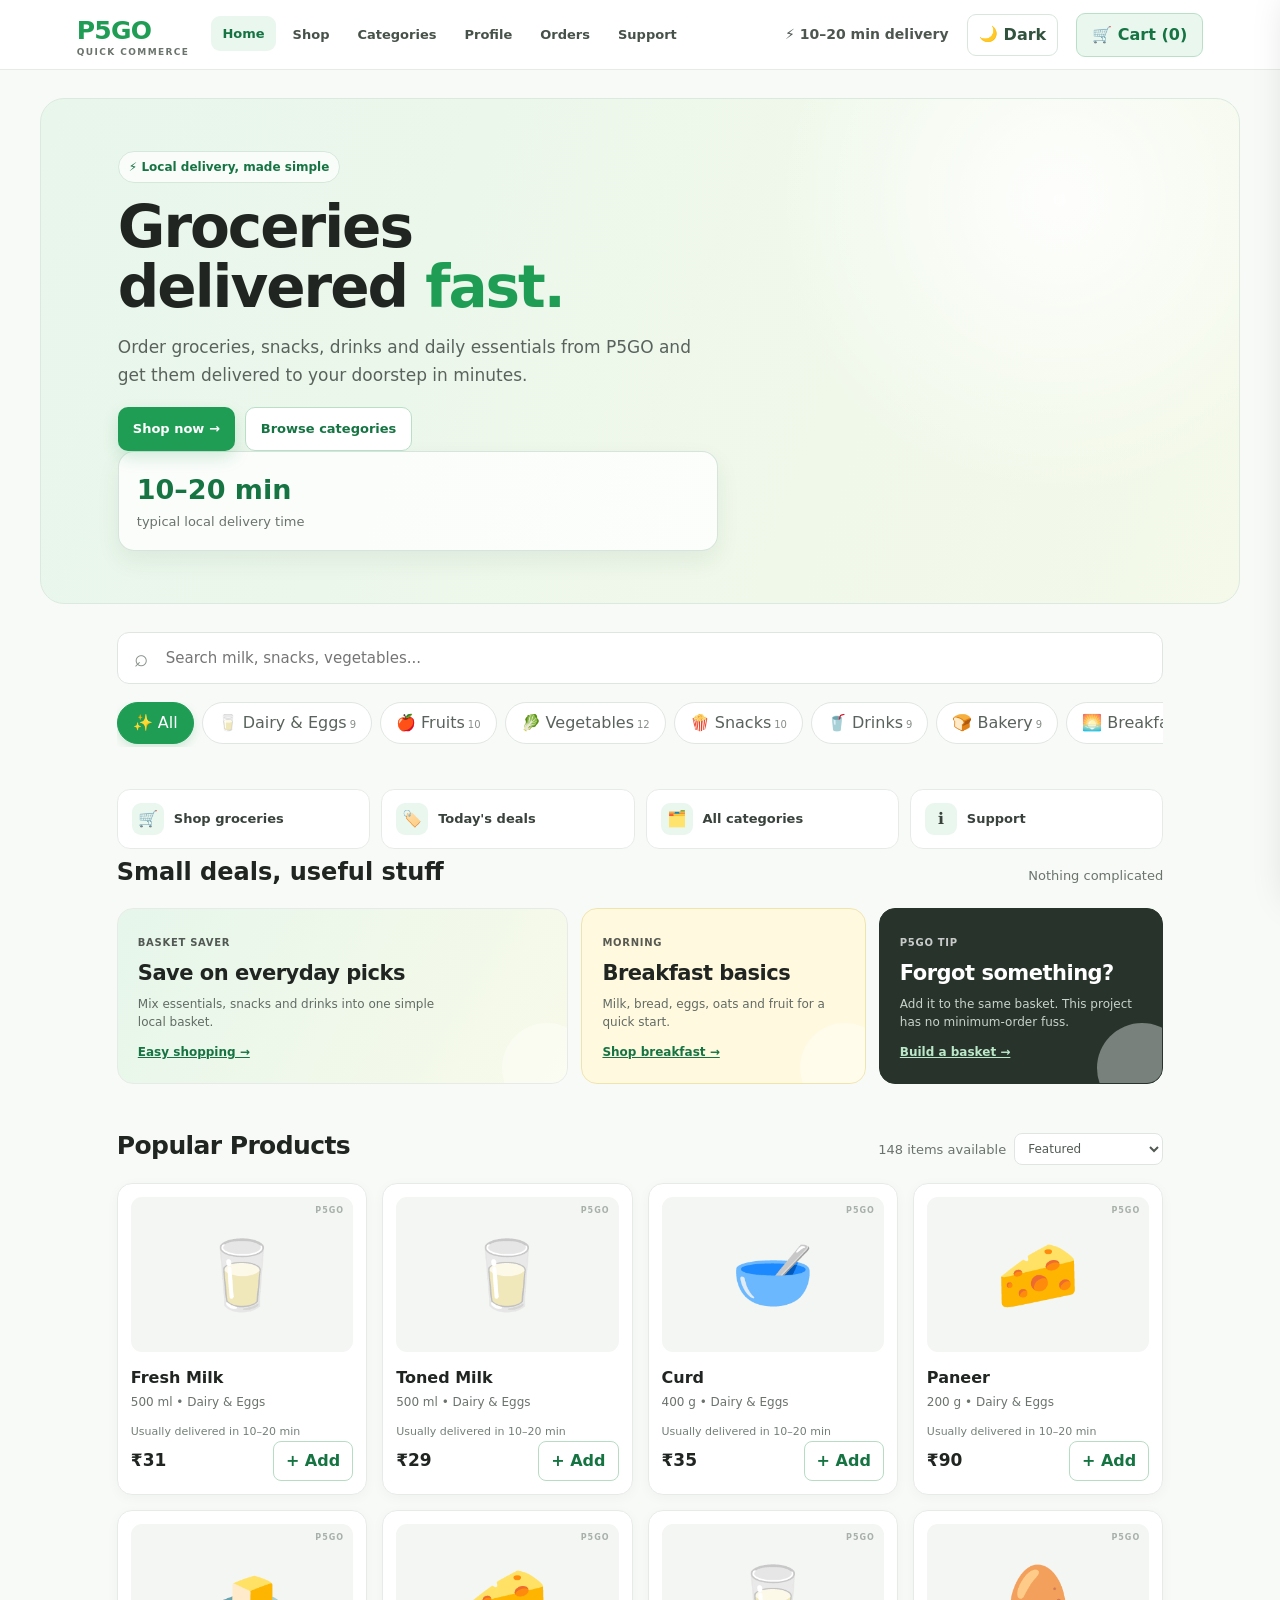
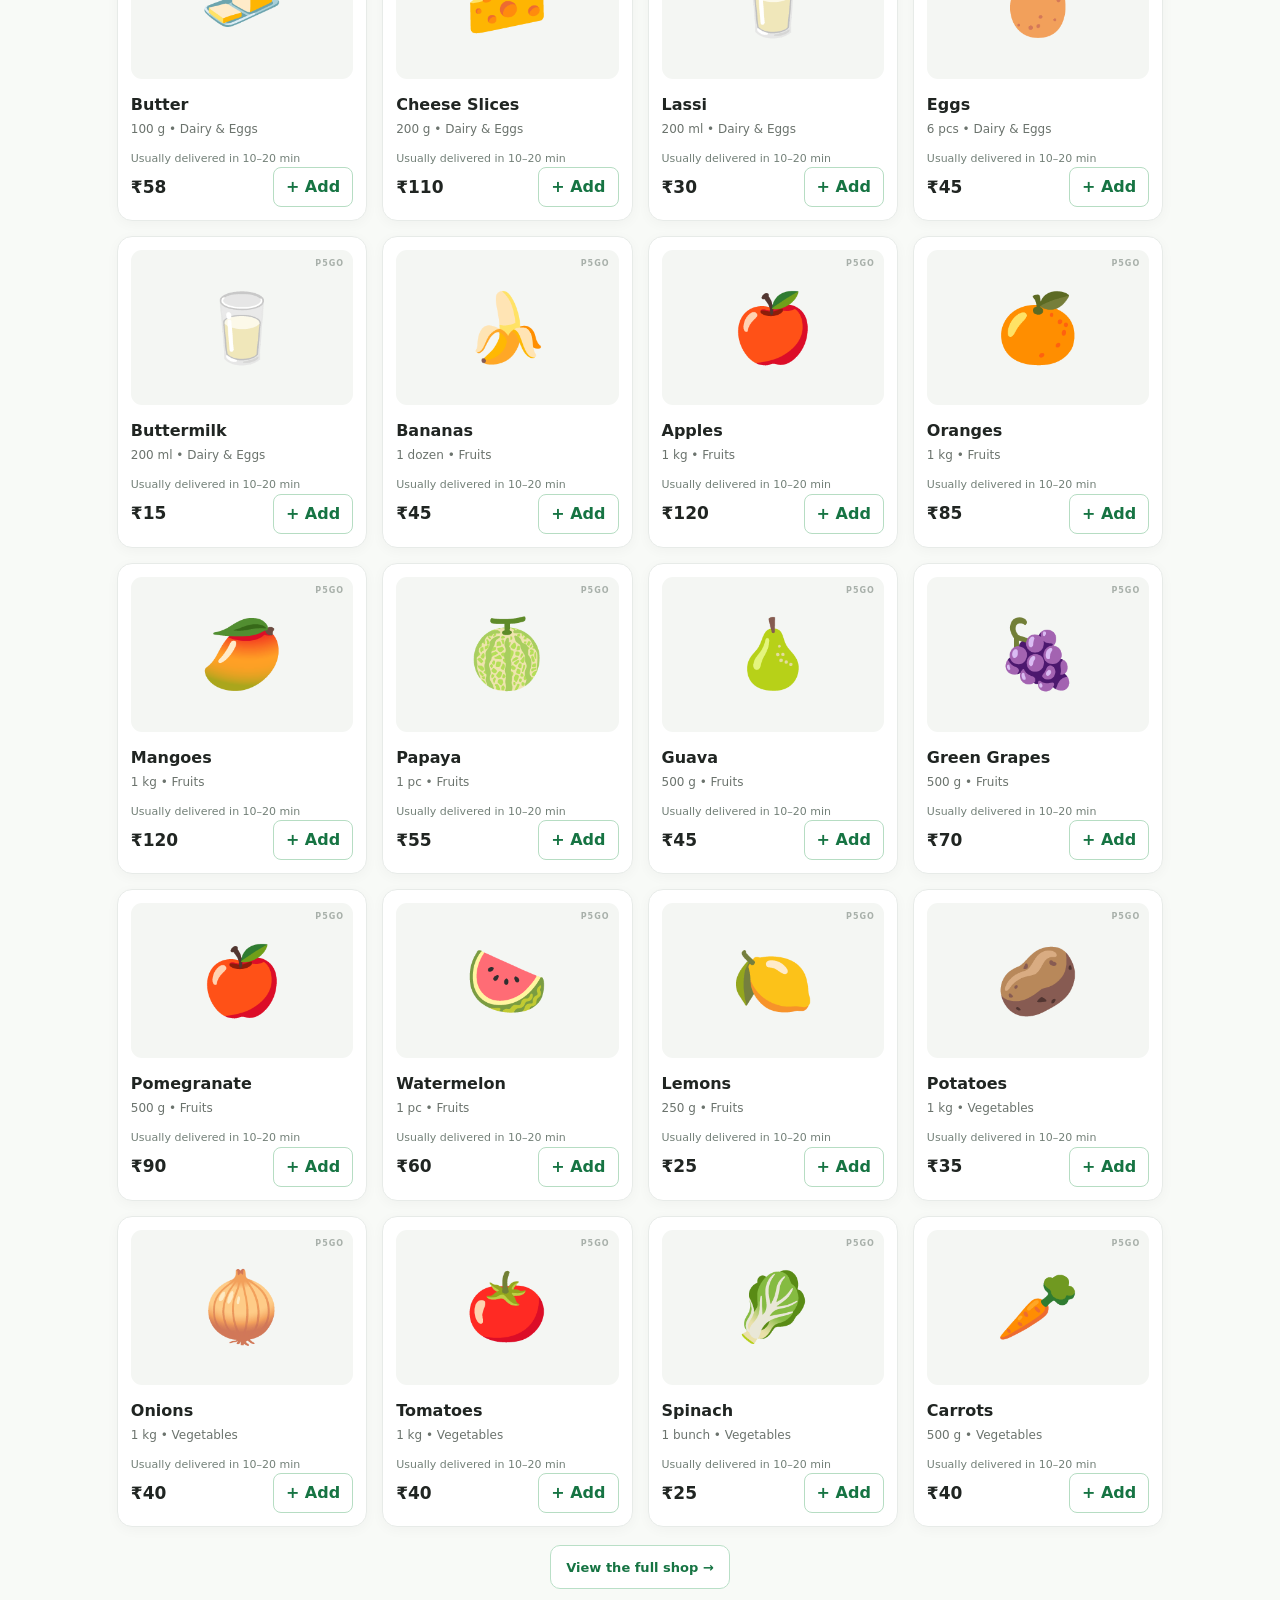
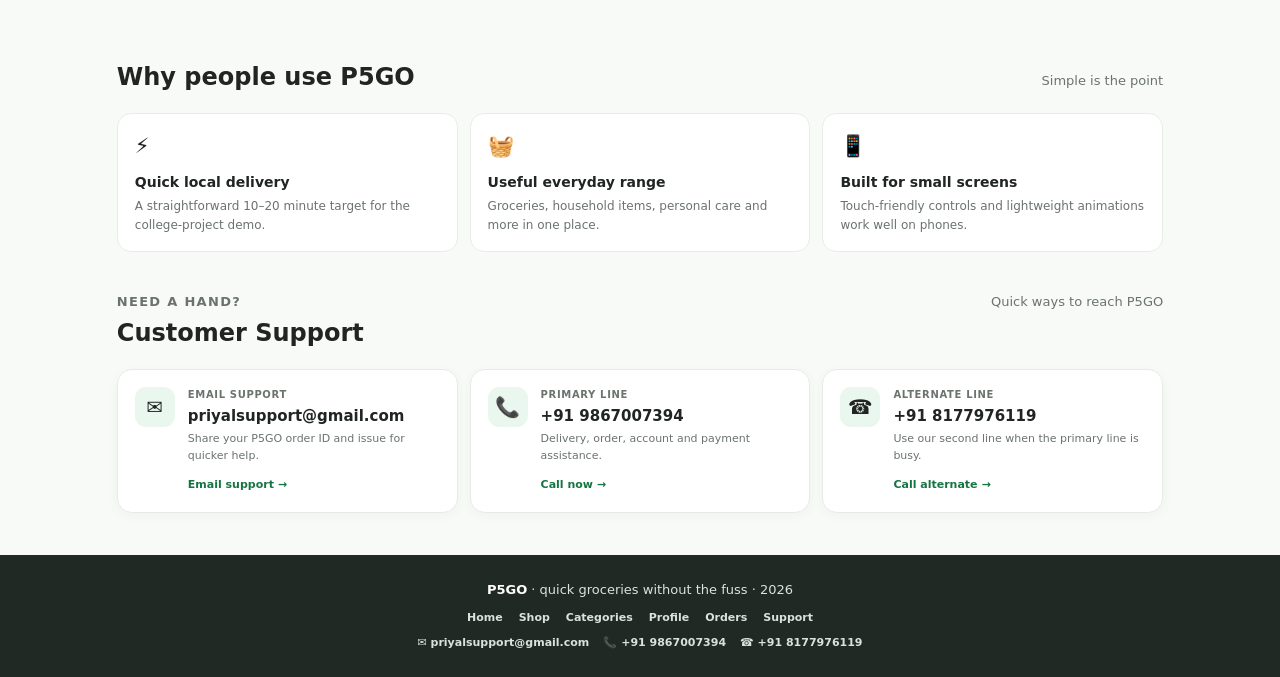
==== index.html @ b0c96ae0 "Add files via upload" ====
<!DOCTYPE html>

<html lang="en"><head><meta charset="utf-8"/><meta content="width=device-width, initial-scale=1.0, viewport-fit=cover" name="viewport"/><title>P5GO - Quick Commerce</title><link href="style.css" rel="stylesheet"/></head><body><header>
<a aria-label="P5GO home" class="header-brand" href="index.html">
<span class="logo">P5GO<small>QUICK COMMERCE</small></span>
</a>
<button aria-controls="mainNav" aria-label="Open navigation" class="nav-toggle" onclick="toggleNav()">☰</button>
<nav aria-label="Primary navigation" class="main-nav" id="mainNav">
<a class="active" href="index.html">Home</a><a class="" href="shop.html">Shop</a><a class="" href="categories.html">Categories</a><a class="" href="profile.html">Profile</a><a class="" href="orders.html">Orders</a><a class="" href="support.html">Support</a>
</nav>
<div class="header-right">
<span class="delivery-note">⚡ 10–20 min delivery</span>
<button aria-label="Toggle dark mode" class="theme-btn" id="themeToggle" onclick="toggleTheme()" title="Toggle dark mode"><span id="themeIcon">🌙</span><span class="theme-label">Dark</span></button>
<button class="cart-btn" onclick="toggleCart()">🛒 Cart (<span id="cartCount">0</span>)</button>
</div>
</header>
<main>
<section class="hero reveal">
<div class="hero-text">
<div class="eyebrow">⚡ Local delivery, made simple</div>
<h1>Groceries delivered <span>fast.</span></h1>
<p>Order groceries, snacks, drinks and daily essentials from P5GO and get them delivered to your doorstep in minutes.</p>
<div class="hero-actions"><a class="primary-link" href="shop.html">Shop now →</a><a class="outline-link" href="categories.html">Browse categories</a></div>
<div class="hero-stats"><strong>10–20 min</strong><span>typical local delivery time</span></div>
</div>
</section>
<section class="search-area reveal"><div class="search-wrap"><input id="searchInput" onkeyup="filterProducts()" placeholder="Search milk, snacks, vegetables..." type="text"/></div></section>
<section aria-label="Shop by category" class="category-wrap reveal"><div class="category-scroll" data-category-tabs=""></div></section>
<section aria-label="Store shortcuts" class="quick-links reveal">
<a class="quick-link" href="shop.html"><span class="ql-icon">🛒</span>Shop groceries</a>
<a class="quick-link" href="#deals"><span class="ql-icon">🏷️</span>Today's deals</a>
<a class="quick-link" href="categories.html"><span class="ql-icon">🗂️</span>All categories</a>
<a class="quick-link" href="support.html"><span class="ql-icon">ℹ️</span>Support</a>
</section>
<section class="deals-section reveal" id="deals">
<div class="section-heading"><h2>Small deals, useful stuff</h2><span>Nothing complicated</span></div>
<div class="deals-grid">
<article class="deal-card main-deal"><span class="deal-tag">Basket saver</span><h3>Save on everyday picks</h3><p>Mix essentials, snacks and drinks into one simple local basket.</p><a class="deal-action" href="shop.html">Easy shopping →</a></article>
<article class="deal-card soft-deal"><span class="deal-tag">Morning</span><h3>Breakfast basics</h3><p>Milk, bread, eggs, oats and fruit for a quick start.</p><a class="deal-action" href="shop.html?category=Breakfast">Shop breakfast →</a></article>
<article class="deal-card dark-deal"><span class="deal-tag">P5GO tip</span><h3>Forgot something?</h3><p>Add it to the same basket. This project has no minimum-order fuss.</p><a class="deal-action" href="shop.html">Build a basket →</a></article>
</div>
</section>
<section class="products-section reveal" id="products">
<div class="section-heading"><h2>Popular Products</h2><div class="section-tools"><span id="resultCount"></span><select class="sort-select" id="sortSelect" onchange="sortProducts()"><option value="default">Featured</option><option value="low">Price: Low to High</option><option value="high">Price: High to Low</option><option value="name">Name: A to Z</option></select></div></div>
<div class="products" data-home-limit="24" id="productContainer"></div>
<div style="text-align:center;margin-top:18px"><a class="outline-link" href="shop.html">View the full shop →</a></div>
</section>
<section class="why-section reveal" id="why-p5go">
<div class="section-heading"><h2>Why people use P5GO</h2><span>Simple is the point</span></div>
<div class="why-grid">
<article class="why-card"><div class="why-icon">⚡</div><h3>Quick local delivery</h3><p>A straightforward 10–20 minute target for the college-project demo.</p></article>
<article class="why-card"><div class="why-icon">🧺</div><h3>Useful everyday range</h3><p>Groceries, household items, personal care and more in one place.</p></article>
<article class="why-card"><div class="why-icon">📱</div><h3>Built for small screens</h3><p>Touch-friendly controls and lightweight animations work well on phones.</p></article>
</div>
</section>
<section class="support-section reveal" id="support">
<div class="section-heading"><div><span class="support-kicker">NEED A HAND?</span><h2>Customer Support</h2></div><span>Quick ways to reach P5GO</span></div>
<div class="support-grid">
<article class="support-card"><div class="support-icon">✉️</div><div class="support-copy"><span class="support-label">Email support</span><h3>priyalsupport@gmail.com</h3><p>Share your P5GO order ID and issue for quicker help.</p><a class="support-action" href="mailto:priyalsupport@gmail.com?subject=P5GO%20Support%20Request">Email support →</a></div></article>
<article class="support-card"><div class="support-icon">📞</div><div class="support-copy"><span class="support-label">Primary line</span><h3>+91 9867007394</h3><p>Delivery, order, account and payment assistance.</p><a class="support-action" href="tel:+919867007394">Call now →</a></div></article>
<article class="support-card"><div class="support-icon">☎️</div><div class="support-copy"><span class="support-label">Alternate line</span><h3>+91 8177976119</h3><p>Use our second line when the primary line is busy.</p><a class="support-action" href="tel:+918177976119">Call alternate →</a></div></article>
</div>
</section>
</main>
<footer id="footer">
<p><strong>P5GO</strong> · quick groceries without the fuss · <span id="currentYear">2026</span></p>
<div class="footer-nav"><a href="index.html">Home</a><a href="shop.html">Shop</a><a href="categories.html">Categories</a><a href="profile.html">Profile</a><a href="orders.html">Orders</a><a href="support.html">Support</a></div>
<div class="footer-support"><a href="mailto:priyalsupport@gmail.com">✉ priyalsupport@gmail.com</a><a href="tel:+919867007394">📞 +91 9867007394</a><a href="tel:+918177976119">☎ +91 8177976119</a></div>
</footer><div id="globalUi"></div><button aria-label="Back to top" class="top-btn" id="topBtn" onclick="scrollTop()">↑</button><script src="script.js"></script></body></html>
---- style.css ----
:root {
      --green: #1f9d55;
      --green-dark: #167443;
      --green-soft: #eaf7ef;
      --ink: #202522;
      --muted: #6b736d;
      --line: #e7ebe8;
      --paper: #fff;
      --cream: #f8faf7;
      --yellow: #fff4c7;
      --danger: #fff0ef;
      --shadow: 0 8px 24px rgba(28, 45, 34, .08);
    }

    * {
      box-sizing: border-box;
      margin: 0;
      padding: 0;
      font-family: Inter, system-ui, -apple-system, BlinkMacSystemFont, "Segoe UI", Arial, sans-serif;
    }

    body {
      background: var(--cream);
      color: var(--ink);
      line-height: 1.5;
    }

    button, input {
      font: inherit;
    }

    button {
      cursor: pointer;
    }

    header {
      height: 70px;
      padding: 0 6%;
      background: rgba(255,255,255,.96);
      border-bottom: 1px solid var(--line);
      display: flex;
      align-items: center;
      justify-content: space-between;
      position: sticky;
      top: 0;
      z-index: 100;
    }

    .logo {
      color: var(--green);
      font-size: 25px;
      letter-spacing: -.8px;
      font-weight: 850;
    }

    .logo small {
      display: block;
      color: var(--muted);
      font-size: 9px;
      letter-spacing: 1.4px;
      line-height: 1;
      margin-top: -2px;
      font-weight: 700;
    }

    .header-right {
      display: flex;
      align-items: center;
      gap: 18px;
    }

    .delivery-note {
      color: #4d5750;
      font-size: 14px;
      font-weight: 600;
    }

    .cart-btn {
      border: 1px solid #b9dfc7;
      background: var(--green-soft);
      color: var(--green-dark);
      padding: 9px 15px;
      border-radius: 9px;
      font-weight: 750;
      transition: .2s ease;
    }

    .cart-btn:hover {
      background: #dff2e6;
      transform: translateY(-1px);
    }

    .hero {
      max-width: 1200px;
      margin: 28px auto 0;
      padding: 52px 6%;
      min-height: 300px;
      background:
        radial-gradient(circle at 85% 20%, rgba(255,255,255,.9), transparent 27%),
        linear-gradient(110deg, #e8f6ec 0%, #f4f9e9 100%);
      border: 1px solid #dce9df;
      border-radius: 24px;
      display: flex;
      align-items: center;
      justify-content: space-between;
      gap: 35px;
      overflow: hidden;
    }

    .hero-text {
      max-width: 650px;
    }

    .eyebrow {
      display: inline-flex;
      align-items: center;
      gap: 7px;
      color: var(--green-dark);
      background: rgba(255,255,255,.72);
      border: 1px solid #d5e9da;
      padding: 6px 10px;
      border-radius: 999px;
      font-size: 12px;
      font-weight: 800;
      margin-bottom: 14px;
    }

    .hero h1 {
      font-size: clamp(36px, 5vw, 58px);
      letter-spacing: -2px;
      line-height: 1.04;
      margin-bottom: 15px;
      max-width: 600px;
    }

    .hero h1 span {
      color: var(--green);
    }

    .hero p {
      max-width: 580px;
      color: #59625c;
      font-size: 17px;
      line-height: 1.65;
    }

    .hero-stats {
      min-width: 190px;
      padding: 18px;
      background: rgba(255,255,255,.78);
      border: 1px solid rgba(210,226,215,.9);
      border-radius: 16px;
      box-shadow: 0 10px 25px rgba(31, 77, 48, .07);
    }

    .hero-stats strong {
      display: block;
      font-size: 27px;
      color: var(--green-dark);
    }

    .hero-stats span {
      display: block;
      color: var(--muted);
      font-size: 13px;
      margin-top: 2px;
    }

    .search-area {
      max-width: 1200px;
      margin: 0 auto;
      padding: 28px 6% 10px;
    }

    .search-wrap {
      position: relative;
    }

    .search-wrap::before {
      content: "⌕";
      position: absolute;
      left: 17px;
      top: 50%;
      transform: translateY(-51%);
      color: #89918b;
      font-size: 24px;
      pointer-events: none;
    }

    .search-area input {
      width: 100%;
      padding: 14px 18px 14px 48px;
      border: 1px solid #dfe5e1;
      border-radius: 12px;
      background: #fff;
      color: var(--ink);
      font-size: 15px;
      outline: none;
      transition: .2s;
    }

    .search-area input:focus {
      border-color: #8bcaa0;
      box-shadow: 0 0 0 3px rgba(31,157,85,.08);
    }

    .categories {
      max-width: 1200px;
      margin: 0 auto;
      padding: 9px 6% 25px;
      display: flex;
      gap: 9px;
      overflow-x: auto;
      scrollbar-width: thin;
    }

    .category-btn {
      border: 1px solid #e0e6e2;
      background: #fff;
      color: #59625c;
      border-radius: 999px;
      padding: 8px 15px;
      white-space: nowrap;
      transition: .2s;
    }

    .category-btn:hover {
      border-color: #a9d5b7;
      color: var(--green-dark);
    }

    .category-btn.active {
      background: var(--green);
      color: #fff;
      border-color: var(--green);
      box-shadow: 0 4px 10px rgba(31,157,85,.18);
    }

    .products-section {
      max-width: 1200px;
      margin: 0 auto;
      padding: 8px 6% 65px;
    }

    .section-heading {
      display: flex;
      align-items: baseline;
      justify-content: space-between;
      margin-bottom: 18px;
    }

    .products-section h2 {
      font-size: 25px;
      letter-spacing: -.6px;
    }

    .section-heading span {
      color: var(--muted);
      font-size: 13px;
    }

    .products {
      display: grid;
      grid-template-columns: repeat(auto-fit, minmax(215px, 1fr));
      gap: 15px;
    }

    .product-card {
      background: var(--paper);
      border: 1px solid var(--line);
      border-radius: 15px;
      padding: 13px;
      box-shadow: 0 3px 13px rgba(25,40,30,.035);
      transition: transform .18s ease, box-shadow .18s ease;
    }

    .product-card:hover {
      transform: translateY(-3px);
      box-shadow: var(--shadow);
    }

    .product-image {
      height: 155px;
      background: #f4f6f3;
      border-radius: 11px;
      display: flex;
      align-items: center;
      justify-content: center;
      font-size: 67px;
      margin-bottom: 14px;
      position: relative;
    }

    .product-image::after {
      content: "P5GO";
      position: absolute;
      right: 9px;
      top: 8px;
      color: #a8b0aa;
      font-size: 8px;
      font-weight: 800;
      letter-spacing: 1px;
    }

    .product-card h3 {
      font-size: 16px;
      margin-bottom: 3px;
    }

    .product-card p {
      color: var(--muted);
      font-size: 12px;
      margin-bottom: 13px;
    }

    .product-bottom {
      display: flex;
      justify-content: space-between;
      align-items: center;
    }

    .price {
      font-size: 17px;
      font-weight: 800;
    }

    .add-btn {
      background: #fff;
      color: var(--green-dark);
      border: 1px solid #b6ddc3;
      padding: 7px 12px;
      border-radius: 8px;
      font-weight: 800;
      transition: .18s;
    }

    .add-btn:hover {
      background: var(--green);
      border-color: var(--green);
      color: #fff;
    }

    .cart-overlay {
      position: fixed;
      inset: 0;
      background: rgba(15, 25, 19, .24);
      opacity: 0;
      pointer-events: none;
      transition: .25s;
      z-index: 450;
    }

    .cart-overlay.open {
      opacity: 1;
      pointer-events: auto;
    }

    .cart-panel {
      position: fixed;
      top: 0;
      right: -430px;
      width: 410px;
      max-width: 94vw;
      height: 100vh;
      background: #fff;
      z-index: 500;
      padding: 23px;
      box-shadow: -12px 0 35px rgba(0,0,0,.13);
      transition: .28s ease;
      overflow-y: auto;
    }

    .cart-panel.open {
      right: 0;
    }

    .cart-header {
      display: flex;
      justify-content: space-between;
      align-items: center;
      padding-bottom: 17px;
      border-bottom: 1px solid var(--line);
      margin-bottom: 10px;
    }

    .cart-header h2 {
      font-size: 21px;
    }

    .close-btn {
      border: 1px solid var(--line);
      background: #f6f7f6;
      color: #4d554f;
      width: 34px;
      height: 34px;
      border-radius: 9px;
    }

    #cartItems > p {
      color: var(--muted);
      text-align: center;
      padding: 50px 10px;
      font-size: 14px;
    }

    .cart-item {
      border-bottom: 1px solid #edf0ed;
      padding: 14px 0;
      display: flex;
      justify-content: space-between;
      align-items: center;
      gap: 10px;
    }

    .cart-item-info strong {
      display: block;
      font-size: 14px;
      margin-bottom: 2px;
    }

    .cart-item-info span {
      color: var(--muted);
      font-size: 12px;
    }

    .remove-btn {
      border: 0;
      background: var(--danger);
      color: #b54c45;
      padding: 6px 9px;
      border-radius: 7px;
      font-size: 11px;
      font-weight: 700;
    }

    .cart-summary {
      margin-top: 22px;
      padding-top: 16px;
      border-top: 1px solid var(--line);
    }

    .cart-total {
      display: flex;
      justify-content: space-between;
      font-size: 19px;
      font-weight: 850;
    }

    .checkout-btn {
      margin-top: 14px;
      width: 100%;
      padding: 13px;
      border: none;
      background: var(--green);
      color: #fff;
      border-radius: 9px;
      font-size: 15px;
      font-weight: 800;
      transition: .18s;
    }

    .checkout-btn:hover {
      background: var(--green-dark);
    }

    footer {
      background: #202923;
      color: #dbe2dc;
      text-align: center;
      padding: 25px 15px;
      font-size: 13px;
    }

    footer strong {
      color: #fff;
    }

    .empty-results {
      grid-column: 1 / -1;
      padding: 50px 15px;
      text-align: center;
      background: #fff;
      border: 1px dashed #d9e0db;
      border-radius: 14px;
      color: var(--muted);
    }

    @media (max-width: 720px) {
      header {
        padding: 0 18px;
      }

      .delivery-note {
        display: none;
      }

      .hero {
        margin: 14px 12px 0;
        padding: 35px 23px;
        border-radius: 18px;
      }

      .hero-stats {
        display: none;
      }

      .hero h1 {
        letter-spacing: -1.3px;
      }

      .search-area,
      .categories,
      .products-section {
        padding-left: 18px;
        padding-right: 18px;
      }

      .products {
        grid-template-columns: repeat(2, minmax(0, 1fr));
        gap: 10px;
      }

      .product-card {
        padding: 10px;
      }

      .product-image {
        height: 120px;
        font-size: 54px;
      }

      .section-heading span {
        display: none;
      }
    }

    @media (max-width: 390px) {
      .products {
        grid-template-columns: 1fr;
      }
    }

    /* Expanded storefront sections */
    .quick-links {
      max-width: 1200px;
      margin: 22px auto 0;
      padding: 0 6%;
      display: grid;
      grid-template-columns: repeat(4, 1fr);
      gap: 11px;
    }

    .quick-link {
      background: #fff;
      border: 1px solid var(--line);
      border-radius: 13px;
      padding: 13px 14px;
      display: flex;
      align-items: center;
      gap: 10px;
      color: #39423c;
      text-decoration: none;
      font-size: 13px;
      font-weight: 700;
      transition: .18s;
    }

    .quick-link:hover {
      transform: translateY(-2px);
      border-color: #b8ddc4;
      box-shadow: 0 6px 16px rgba(25,40,30,.06);
    }

    .quick-link .ql-icon {
      width: 32px;
      height: 32px;
      border-radius: 9px;
      background: var(--green-soft);
      display: grid;
      place-items: center;
      font-size: 16px;
      flex: 0 0 auto;
    }

    .deals-section,
    .why-section {
      max-width: 1200px;
      margin: 0 auto;
      padding: 5px 6% 35px;
    }

    .deals-grid {
      display: grid;
      grid-template-columns: 1.35fr .85fr .85fr;
      gap: 13px;
    }

    .deal-card {
      min-height: 150px;
      border-radius: 16px;
      padding: 20px;
      border: 1px solid var(--line);
      position: relative;
      overflow: hidden;
    }

    .deal-card.main-deal {
      background: linear-gradient(120deg, #e6f6eb, #f8fae9);
    }

    .deal-card.soft-deal {
      background: #fff9df;
      border-color: #f0e4ae;
    }

    .deal-card.dark-deal {
      background: #27332b;
      color: #fff;
      border-color: #27332b;
    }

    .deal-card::after {
      content: "";
      position: absolute;
      width: 90px;
      height: 90px;
      border-radius: 50%;
      right: -25px;
      bottom: -30px;
      background: rgba(255,255,255,.38);
    }

    .deal-tag {
      display: inline-block;
      font-size: 10px;
      font-weight: 850;
      letter-spacing: .7px;
      text-transform: uppercase;
      margin-bottom: 8px;
      opacity: .75;
    }

    .deal-card h3 {
      font-size: 21px;
      letter-spacing: -.5px;
      margin-bottom: 5px;
    }

    .deal-card p {
      font-size: 12px;
      color: #626b64;
      max-width: 320px;
    }

    .dark-deal p {
      color: #c8d3cb;
    }

    .deal-action {
      display: inline-block;
      margin-top: 12px;
      color: var(--green-dark);
      font-size: 12px;
      font-weight: 850;
    }

    .dark-deal .deal-action {
      color: #bce8ca;
    }

    .section-tools {
      display: flex;
      align-items: center;
      gap: 8px;
    }

    .sort-select {
      border: 1px solid #dfe5e1;
      background: #fff;
      border-radius: 8px;
      padding: 7px 9px;
      color: #505952;
      font-size: 12px;
      outline: none;
    }

    .stock-note {
      color: #738078;
      font-size: 11px;
      margin-top: 4px;
    }

    .why-grid {
      display: grid;
      grid-template-columns: repeat(3, 1fr);
      gap: 12px;
    }

    .why-card {
      background: #fff;
      border: 1px solid var(--line);
      border-radius: 14px;
      padding: 17px;
    }

    .why-card .why-icon {
      font-size: 21px;
      margin-bottom: 9px;
    }

    .why-card h3 {
      font-size: 14px;
      margin-bottom: 4px;
    }

    .why-card p {
      color: var(--muted);
      font-size: 12px;
      line-height: 1.55;
    }

    .quantity-control {
      display: inline-flex;
      align-items: center;
      border: 1px solid #dce3de;
      border-radius: 8px;
      overflow: hidden;
      background: #fff;
    }

    .quantity-control button {
      width: 27px;
      height: 27px;
      border: 0;
      background: #f5f7f5;
      color: #4d584f;
      font-weight: 800;
    }

    .quantity-control span {
      width: 27px;
      text-align: center;
      font-size: 12px;
      font-weight: 800;
    }

    .cart-item-actions {
      display: flex;
      align-items: center;
      gap: 8px;
    }

    .delivery-box {
      margin-top: 17px;
      padding: 12px;
      border-radius: 10px;
      background: #f5faf6;
      border: 1px solid #dcece0;
      color: #536059;
      font-size: 12px;
    }

    .checkout-modal {
      position: fixed;
      inset: 0;
      z-index: 700;
      display: none;
      align-items: center;
      justify-content: center;
      padding: 20px;
      background: rgba(17, 25, 20, .48);
    }

    .checkout-modal.open {
      display: flex;
    }

    .checkout-box {
      width: min(460px, 100%);
      max-height: 90vh;
      overflow-y: auto;
      background: #fff;
      border-radius: 18px;
      padding: 23px;
      box-shadow: 0 20px 60px rgba(0,0,0,.2);
    }

    .checkout-box h2 {
      font-size: 22px;
      margin-bottom: 4px;
    }

    .checkout-subtitle {
      color: var(--muted);
      font-size: 12px;
      margin-bottom: 19px;
    }

    .checkout-form {
      display: grid;
      gap: 12px;
    }

    .checkout-form label {
      color: #515a54;
      font-size: 11px;
      font-weight: 800;
      margin-bottom: -7px;
    }

    .checkout-form input,
    .checkout-form select {
      width: 100%;
      border: 1px solid #dfe5e1;
      border-radius: 9px;
      padding: 10px 11px;
      outline: none;
      background: #fff;
      color: #252c28;
      font-size: 13px;
    }

    .checkout-form input:focus,
    .checkout-form select:focus {
      border-color: #8bcaa0;
      box-shadow: 0 0 0 3px rgba(31,157,85,.07);
    }

    .checkout-row {
      display: grid;
      grid-template-columns: 1fr 1fr;
      gap: 10px;
    }

    .modal-actions {
      display: flex;
      gap: 9px;
      margin-top: 17px;
    }

    .secondary-btn {
      flex: 1;
      border: 1px solid #dfe5e1;
      background: #f6f8f6;
      color: #4e5751;
      border-radius: 9px;
      padding: 12px;
      font-weight: 750;
    }

    .primary-btn {
      flex: 1.4;
      border: 0;
      background: var(--green);
      color: #fff;
      border-radius: 9px;
      padding: 12px;
      font-weight: 800;
    }

    .toast {
      position: fixed;
      left: 50%;
      bottom: 22px;
      z-index: 900;
      transform: translate(-50%, 20px);
      opacity: 0;
      pointer-events: none;
      background: #202923;
      color: #fff;
      padding: 10px 15px;
      border-radius: 9px;
      font-size: 12px;
      box-shadow: 0 9px 25px rgba(0,0,0,.18);
      transition: .25s;
    }

    .toast.show {
      opacity: 1;
      transform: translate(-50%, 0);
    }

    .order-success {
      text-align: center;
      padding: 17px 4px 8px;
    }

    .order-success .success-icon {
      width: 54px;
      height: 54px;
      display: grid;
      place-items: center;
      margin: 0 auto 12px;
      border-radius: 50%;
      background: var(--green-soft);
      color: var(--green-dark);
      font-size: 25px;
    }

    .order-success h3 {
      margin-bottom: 5px;
    }

    .order-success p {
      color: var(--muted);
      font-size: 12px;
    }

    @media (max-width: 820px) {
      .quick-links {
        grid-template-columns: repeat(2, 1fr);
      }

      .deals-grid {
        grid-template-columns: 1fr 1fr;
      }

      .deal-card.main-deal {
        grid-column: 1 / -1;
      }
    }

    @media (max-width: 720px) {
      .quick-links,
      .deals-section,
      .why-section {
        padding-left: 18px;
        padding-right: 18px;
      }

      .deals-grid,
      .why-grid {
        grid-template-columns: 1fr;
      }

      .deal-card.main-deal {
        grid-column: auto;
      }

      .section-tools {
        flex-direction: column;
        align-items: flex-end;
      }
    }

    /* Mobile-first finishing touches */
    html {
      scroll-behavior: smooth;
      -webkit-text-size-adjust: 100%;
    }

    body {
      overflow-x: hidden;
    }

    .product-card,
    .quick-link,
    .deal-card,
    button,
    select,
    input {
      -webkit-tap-highlight-color: transparent;
    }

    @media (max-width: 600px) {
      header {
        height: 62px;
        padding: 0 14px;
      }

      .logo {
        font-size: 22px;
      }

      .logo small {
        font-size: 7px;
        letter-spacing: 1.1px;
      }

      .header-right {
        gap: 7px;
      }

      .cart-btn {
        min-height: 40px;
        padding: 8px 12px;
        font-size: 13px;
      }

      .hero {
        min-height: 0;
        margin: 10px 10px 0;
        padding: 29px 20px 31px;
        border-radius: 17px;
      }

      .eyebrow {
        font-size: 10px;
        padding: 5px 8px;
        margin-bottom: 11px;
      }

      .hero h1 {
        font-size: 34px;
        line-height: 1.07;
        letter-spacing: -1.4px;
        margin-bottom: 11px;
      }

      .hero p {
        font-size: 14px;
        line-height: 1.55;
      }

      .search-area {
        padding: 18px 14px 8px;
      }

      .search-area input {
        min-height: 47px;
        font-size: 14px;
        border-radius: 11px;
      }

      .categories {
        padding: 8px 14px 17px;
        gap: 7px;
        overscroll-behavior-x: contain;
      }

      .category-btn {
        min-height: 38px;
        padding: 7px 13px;
        font-size: 12px;
      }

      .quick-links {
        margin-top: 4px;
        padding: 0 14px;
        gap: 8px;
      }

      .quick-link {
        min-height: 55px;
        padding: 9px 10px;
        font-size: 11px;
        gap: 7px;
      }

      .quick-link .ql-icon {
        width: 29px;
        height: 29px;
        font-size: 14px;
      }

      .deals-section,
      .why-section {
        padding: 26px 14px 25px;
      }

      .deals-section .section-heading,
      .why-section .section-heading {
        margin-bottom: 13px;
      }

      .section-heading {
        gap: 10px;
      }

      .section-heading h2 {
        font-size: 20px;
      }

      .section-heading > span {
        font-size: 11px;
      }

      .deal-card {
        min-height: 135px;
        padding: 17px;
        border-radius: 14px;
      }

      .deal-card h3 {
        font-size: 18px;
      }

      .deal-card p {
        font-size: 11px;
      }

      .products-section {
        padding: 7px 14px 45px;
      }

      .products-section .section-heading {
        align-items: flex-end;
        margin-bottom: 13px;
      }

      .section-tools {
        flex-direction: row;
        gap: 5px;
      }

      .section-tools > span {
        display: none;
      }

      .sort-select {
        min-height: 35px;
        font-size: 11px;
        padding: 6px 7px;
      }

      .products {
        grid-template-columns: repeat(2, minmax(0, 1fr));
        gap: 9px;
      }

      .product-card {
        min-width: 0;
        padding: 9px;
        border-radius: 13px;
      }

      .product-image {
        height: 112px;
        margin-bottom: 10px;
        font-size: 50px;
        border-radius: 9px;
      }

      .product-image::after {
        right: 6px;
        top: 5px;
        font-size: 6px;
      }

      .product-card h3 {
        font-size: 14px;
        white-space: nowrap;
        overflow: hidden;
        text-overflow: ellipsis;
      }

      .product-card p {
        font-size: 10px;
        margin-bottom: 3px;
      }

      .stock-note {
        font-size: 9px;
        line-height: 1.25;
      }

      .product-bottom {
        gap: 5px;
        margin-top: 9px;
      }

      .price {
        font-size: 15px;
      }

      .add-btn {
        min-height: 34px;
        padding: 6px 9px;
        font-size: 11px;
      }

      .why-grid {
        gap: 9px;
      }

      .why-card {
        padding: 14px;
      }

      .why-card .why-icon {
        font-size: 18px;
        margin-bottom: 6px;
      }

      .why-card h3 {
        font-size: 13px;
      }

      .why-card p {
        font-size: 11px;
      }

      .cart-panel {
        width: 100%;
        max-width: 100%;
        right: -100%;
        padding: 18px 15px;
      }

      .cart-panel.open {
        right: 0;
      }

      .cart-header {
        margin-bottom: 3px;
        padding-bottom: 13px;
      }

      .cart-header h2 {
        font-size: 19px;
      }

      .cart-item {
        padding: 13px 0;
      }

      .cart-item-info {
        min-width: 0;
        flex: 1;
      }

      .cart-item-info strong {
        font-size: 13px;
        white-space: nowrap;
        overflow: hidden;
        text-overflow: ellipsis;
      }

      .cart-item-actions {
        flex-shrink: 0;
      }

      .quantity-control button {
        width: 32px;
        height: 32px;
      }

      .quantity-control span {
        width: 28px;
      }

      .cart-total {
        font-size: 18px;
      }

      .checkout-btn {
        min-height: 46px;
      }

      .checkout-box {
        width: 100%;
        max-height: calc(100vh - 24px);
        padding: 19px;
        border-radius: 16px;
      }

      .checkout-box h2 {
        font-size: 20px;
      }

      .checkout-form {
        gap: 10px;
      }

      .checkout-form input,
      .checkout-form select {
        min-height: 45px;
        font-size: 14px;
      }

      .checkout-row {
        grid-template-columns: 1fr;
        gap: 10px;
      }

      .modal-actions {
        position: sticky;
        bottom: 0;
        background: #fff;
        padding-top: 8px;
      }

      .secondary-btn,
      .primary-btn {
        min-height: 45px;
      }

      footer {
        padding: 22px 14px;
        font-size: 11px;
      }
    }

    @media (max-width: 360px) {
      .hero h1 {
        font-size: 30px;
      }

      .quick-links {
        grid-template-columns: 1fr;
      }

      .quick-link {
        min-height: 48px;
      }

      .products {
        grid-template-columns: 1fr 1fr;
        gap: 7px;
      }

      .product-image {
        height: 100px;
      }

      .product-card h3 {
        font-size: 13px;
      }

      .add-btn {
        padding-left: 7px;
        padding-right: 7px;
      }
    }

    @media (min-width: 601px) and (max-width: 900px) {
      .products {
        grid-template-columns: repeat(3, minmax(0, 1fr));
      }
    }
  
/* Profile */
.edit-modal { position:fixed; inset:0; z-index:800; background:rgba(17,25,20,.48); display:none; align-items:flex-start; justify-content:center; padding:28px 16px; overflow:auto; }
.edit-modal.open { display:flex; }
.profile-panel { width:min(720px,100%); background:#fff; border-radius:22px; padding:24px; box-shadow:0 25px 70px rgba(0,0,0,.22); margin:auto; }
.profile-topbar, .edit-header { display:flex; align-items:center; justify-content:space-between; padding-bottom:16px; border-bottom:1px solid var(--line); }
.profile-topbar h2, .edit-header h3 { font-size:25px; }
.profile-kicker { display:block; color:var(--green); font-size:10px; letter-spacing:1.4px; font-weight:900; margin-bottom:3px; }
.profile-card { margin-top:18px; padding:18px; border:1px solid #dfe9e2; border-radius:16px; background:linear-gradient(135deg,#f5fbf7,#fff); display:flex; align-items:center; gap:14px; }
.large-avatar { width:58px; height:58px; display:grid; place-items:center; border-radius:50%; background:var(--green-soft); font-size:28px; flex:0 0 auto; }
.profile-heading { min-width:0; flex:1; }
.profile-heading h3 { font-size:18px; }
.profile-heading p { color:var(--muted); font-size:12px; overflow:hidden; text-overflow:ellipsis; }
.edit-profile-btn { border:1px solid #b6ddc3; background:#fff; color:var(--green-dark); padding:8px 14px; border-radius:8px; font-weight:800; }
.profile-tabs { display:flex; gap:5px; margin:20px 0 16px; padding:4px; background:#f2f6f3; border-radius:11px; }
.profile-tab { flex:1; border:0; background:transparent; color:var(--muted); padding:11px; border-radius:8px; font-weight:800; }
.profile-tab-content { display:none; }
.account-grid { display:grid; grid-template-columns:1fr 1fr; gap:10px; }
.account-info { padding:14px; border:1px solid var(--line); border-radius:12px; background:#fbfcfb; }
.account-info span { display:block; color:var(--muted); font-size:11px; margin-bottom:4px; }
.account-info strong { display:block; font-size:13px; overflow-wrap:anywhere; }
.profile-stats { display:grid; grid-template-columns:repeat(3,1fr); gap:10px; margin-top:12px; }
.profile-stats div { text-align:center; padding:15px 8px; border-radius:12px; background:var(--green-soft); }
.profile-stats strong { display:block; color:var(--green-dark); font-size:20px; }
.profile-stats span { color:var(--muted); font-size:11px; }
.order-history-item { border:1px solid var(--line); border-radius:14px; padding:15px; margin-bottom:10px; }
.order-history-top { display:flex; justify-content:space-between; gap:10px; margin-bottom:8px; }
.order-history-top strong { font-size:14px; }
.order-status { color:var(--green-dark); background:var(--green-soft); padding:4px 8px; border-radius:999px; font-size:10px; font-weight:900; }
.order-meta { color:var(--muted); font-size:11px; }
.order-products { margin-top:8px; color:#465149; font-size:12px; }
.order-total { margin-top:10px; padding-top:9px; border-top:1px solid var(--line); display:flex; justify-content:space-between; font-weight:850; }
.no-orders { text-align:center; padding:40px 15px; color:var(--muted); border:1px dashed #d9e0db; border-radius:14px; }
.edit-modal { z-index:900; align-items:center; }
.edit-box { width:min(460px,100%); background:#fff; border-radius:18px; padding:22px; box-shadow:0 20px 60px rgba(0,0,0,.2); }
#profileForm { display:grid; gap:9px; margin-top:17px; }
#profileForm label { color:#515a54; font-size:11px; font-weight:800; }
#profileForm input, #profileForm textarea { width:100%; border:1px solid #dfe5e1; border-radius:9px; padding:11px; outline:none; resize:vertical; }
#profileForm input:focus, #profileForm textarea:focus { border-color:#8bcaa0; box-shadow:0 0 0 3px rgba(31,157,85,.07); }
@media (max-width:600px) {
  
  .profile-panel { padding:16px; border-radius:18px; }
  .profile-topbar h2 { font-size:21px; }
  .profile-card { padding:14px; }
  .account-grid { grid-template-columns:1fr; }
  .profile-stats strong { font-size:18px; }
  .edit-modal { padding:12px; }
  .profile-panel { margin:auto 0; }
}


/* =========================
   P5GO Enhancements
   Added without changing the original light theme.
   ========================= */

.theme-btn {
  border: 1px solid #d8e6dc;
  background: #fff;
  color: #31523d;
  padding: 8px 11px;
  min-height: 38px;
  border-radius: 9px;
  font-weight: 800;
  display: inline-flex;
  align-items: center;
  justify-content: center;
  gap: 6px;
  transition: .2s ease;
}
.theme-btn:hover {
  border-color: #abd4b8;
  background: #f5faf6;
  transform: translateY(-1px);
}
.theme-btn span:first-child {
  font-size: 15px;
  line-height: 1;
}

/* Support */
.support-section {
  max-width: 1200px;
  margin: 0 auto;
  padding: 5px 6% 42px;
}
.support-kicker {
  display: block;
  color: var(--green);
  font-size: 10px;
  letter-spacing: 1.3px;
  font-weight: 900;
  margin-bottom: 3px;
}
.support-grid {
  display: grid;
  grid-template-columns: repeat(3, 1fr);
  gap: 12px;
}
.support-card {
  background: #fff;
  border: 1px solid var(--line);
  border-radius: 15px;
  padding: 17px;
  display: flex;
  gap: 13px;
  align-items: flex-start;
  box-shadow: 0 3px 13px rgba(25,40,30,.035);
}
.support-icon {
  width: 40px;
  height: 40px;
  border-radius: 11px;
  background: var(--green-soft);
  display: grid;
  place-items: center;
  font-size: 20px;
  flex: 0 0 auto;
}
.support-copy {
  min-width: 0;
}
.support-label {
  display: block;
  color: var(--muted);
  font-size: 10px;
  text-transform: uppercase;
  letter-spacing: .65px;
  font-weight: 850;
  margin-bottom: 3px;
}
.support-card h3 {
  font-size: 15px;
  overflow-wrap: anywhere;
}
.support-card p {
  color: var(--muted);
  font-size: 11px;
  line-height: 1.5;
  margin: 4px 0 7px;
}
.support-action {
  color: var(--green-dark);
  font-size: 11px;
  font-weight: 850;
  text-decoration: none;
}
.support-action:hover {
  text-decoration: underline;
}
.footer-support {
  margin-top: 9px;
  display: flex;
  justify-content: center;
  align-items: center;
  flex-wrap: wrap;
  gap: 8px 14px;
}
.footer-support a {
  color: #dbe2dc;
  text-decoration: none;
  font-size: 11px;
  font-weight: 700;
}
.footer-support a:hover {
  color: #fff;
  text-decoration: underline;
}

/* Better product grid with many categories on medium screens */
@media (min-width: 901px) {
  .products {
    grid-template-columns: repeat(4, minmax(0, 1fr));
  }
}

/* Dark mode */
body.dark-mode {
  --ink: #f2f6f3;
  --muted: #a9b4ad;
  --line: #2c3a31;
  --paper: #151c18;
  --cream: #0f1512;
  --yellow: #3c351a;
  --danger: #3a2422;
  --green-soft: #183523;
  --shadow: 0 10px 28px rgba(0,0,0,.25);
  background: var(--cream);
  color: var(--ink);
}
body.dark-mode header {
  background: rgba(17,23,19,.96);
  border-bottom-color: var(--line);
}
body.dark-mode .delivery-note { color: #c3ccc6; }
body.dark-mode .theme-btn,
body.dark-mode .profile-btn,
body.dark-mode .cart-btn,
body.dark-mode .category-btn,
body.dark-mode .quick-link,
body.dark-mode .sort-select,
body.dark-mode .add-btn,
body.dark-mode .close-btn,
body.dark-mode .secondary-btn {
  background: #17201b;
  color: #dce6df;
  border-color: #34443a;
}
body.dark-mode .theme-btn:hover,
body.dark-mode .profile-btn:hover,
body.dark-mode .cart-btn:hover,
body.dark-mode .add-btn:hover {
  background: #1d2a22;
}
body.dark-mode .hero {
  background:
    radial-gradient(circle at 85% 20%, rgba(65,102,77,.22), transparent 27%),
    linear-gradient(110deg, #16241b 0%, #1b2418 100%);
  border-color: #2c4435;
}
body.dark-mode .eyebrow,
body.dark-mode .hero-stats {
  background: rgba(20,31,24,.8);
  border-color: #31463a;
}
body.dark-mode .hero p { color: #b4c0b8; }
body.dark-mode .hero-stats span { color: #a9b4ad; }
body.dark-mode .search-area input {
  background: #151c18;
  color: #eef4ef;
  border-color: #334238;
}
body.dark-mode .search-area input::placeholder { color: #79857d; }
body.dark-mode .category-btn:hover {
  border-color: #477055;
  color: #b9e6c6;
}
body.dark-mode .category-btn.active {
  background: var(--green);
  color: #fff;
  border-color: var(--green);
}
body.dark-mode .quick-link:hover {
  border-color: #477055;
  box-shadow: 0 8px 20px rgba(0,0,0,.2);
}
body.dark-mode .quick-link .ql-icon {
  background: #193825;
}
body.dark-mode .deal-card.main-deal {
  background: linear-gradient(120deg, #183624, #252d1c);
  border-color: #314b39;
}
body.dark-mode .deal-card.soft-deal {
  background: #312c17;
  border-color: #584d23;
}
body.dark-mode .deal-card.dark-deal {
  background: #18211c;
  border-color: #2b3930;
}
body.dark-mode .deal-card p { color: #aeb9b1; }
body.dark-mode .dark-deal p { color: #b9c4bd; }
body.dark-mode .sort-select option {
  background: #151c18;
  color: #eef4ef;
}
body.dark-mode .product-card,
body.dark-mode .why-card,
body.dark-mode .support-card {
  background: #151c18;
  border-color: var(--line);
  box-shadow: 0 3px 13px rgba(0,0,0,.15);
}
body.dark-mode .product-image {
  background: #1c251f;
}
body.dark-mode .stock-note { color: #8f9d94; }
body.dark-mode .empty-results {
  background: #151c18;
  border-color: #34443a;
}
body.dark-mode .cart-overlay { background: rgba(0,0,0,.52); }
body.dark-mode .cart-panel {
  background: #121914;
}
body.dark-mode .cart-header {
  border-bottom-color: var(--line);
}
body.dark-mode .checkout-box,
body.dark-mode .profile-panel,
body.dark-mode .edit-box {
  background: #121914;
  color: #edf3ee;
}
body.dark-mode .checkout-form label,
body.dark-mode #profileForm label { color: #b3beb6; }
body.dark-mode .checkout-form input,
body.dark-mode .checkout-form select,
body.dark-mode #profileForm input,
body.dark-mode #profileForm textarea {
  background: #17201b;
  color: #edf3ee;
  border-color: #34443a;
}
body.dark-mode .checkout-form input::placeholder,
body.dark-mode #profileForm input::placeholder,
body.dark-mode #profileForm textarea::placeholder {
  color: #7f8d83;
}
body.dark-mode .delivery-box {
  background: #17271c;
  border-color: #2d4a35;
  color: #b9c6bd;
}
body.dark-mode .modal-actions {
  background: #121914;
}
body.dark-mode .profile-card {
  background: linear-gradient(135deg,#18271e,#151c18);
  border-color: #304538;
}
body.dark-mode .profile-tabs {
  background: #18221c;
}
body.dark-mode .account-info {
  background: #151c18;
  border-color: #2c3a31;
}
body.dark-mode .order-products { color: #b7c2ba; }
body.dark-mode .no-orders {
  border-color: #36453b;
}
body.dark-mode .support-card h3 { color: #eef4ef; }
body.dark-mode .support-action { color: #aee2bb; }
body.dark-mode footer {
  background: #0b100d;
  border-top: 1px solid #1f2a23;
}


/* Dark mode fixes for standalone pages */
body.dark-mode {
  color-scheme: dark;
}

body.dark-mode .profile-topbar,
body.dark-mode .edit-header {
  border-bottom-color: var(--line);
}

body.dark-mode .profile-panel,
body.dark-mode .edit-box {
  background: #121914;
  color: #edf3ee;
  border-color: #2c3a31;
}

body.dark-mode .profile-heading h3,
body.dark-mode .profile-topbar h2,
body.dark-mode .edit-header h3 {
  color: #edf3ee;
}

body.dark-mode .profile-heading p,
body.dark-mode .account-info span,
body.dark-mode .profile-stats span,
body.dark-mode .order-meta,
body.dark-mode .no-orders,
body.dark-mode .category-card span,
body.dark-mode .shop-hero p {
  color: #a9b4ad;
}

body.dark-mode .edit-profile-btn {
  background: #17201b;
  color: #dce6df;
  border-color: #34443a;
}

body.dark-mode .edit-profile-btn:hover {
  background: #1d2a22;
}

body.dark-mode .profile-tabs {
  background: #18221c;
}

body.dark-mode .profile-tab {
  color: #a9b4ad;
}

body.dark-mode .account-info,
body.dark-mode .order-history-item {
  background: #151c18;
  border-color: #2c3a31;
  color: #edf3ee;
}

body.dark-mode .profile-stats div {
  background: #183523;
}

body.dark-mode .order-total {
  border-top-color: #2c3a31;
}

body.dark-mode .order-products {
  color: #b7c2ba;
}

body.dark-mode .no-orders {
  background: #151c18;
  border-color: #36453b;
}

body.dark-mode .category-card {
  background: #151c18;
  border-color: #2c3a31;
  color: #e7eee9;
  box-shadow: 0 3px 13px rgba(0,0,0,.12);
}

body.dark-mode .category-card:hover {
  border-color: #477055;
  box-shadow: 0 10px 28px rgba(0,0,0,.22);
}

body.dark-mode .category-card .cat-icon {
  background: #193825;
}

body.dark-mode .category-page-grid {
  color: #e7eee9;
}

body.dark-mode .theme-btn {
  background: #17201b;
  color: #dce6df;
  border-color: #34443a;
}

body.dark-mode .theme-btn:hover {
  background: #1d2a22;
}

@media (max-width: 820px) {
  .support-grid {
    grid-template-columns: 1fr;
  }
}

@media (max-width: 600px) {
  .header-right {
    gap: 6px;
  }
  .theme-label {
    display: none;
  }
  .theme-btn {
    min-width: 40px;
    min-height: 40px;
    padding: 7px 9px;
  }
  .support-section {
    padding: 10px 14px 34px;
  }
  .support-grid {
    gap: 9px;
  }
  .support-card {
    padding: 14px;
    border-radius: 13px;
  }
  .support-card h3 {
    font-size: 14px;
  }
  .support-card p {
    font-size: 10px;
  }
  .footer-support {
    flex-direction: column;
    gap: 6px;
  }
}

@media (max-width: 360px) {
  .theme-btn,
  
}


/* =========================================================
   P5GO 2026 UI LAYER — additive enhancements
   ========================================================= */
:root{
  --brand-blue:#2563eb;
  --brand-blue-soft:#eef4ff;
  --surface-2:#f4f7f5;
  --focus-ring:0 0 0 4px rgba(31,157,85,.12);
}
html{scroll-padding-top:78px;}
body{min-width:0;}
img{max-width:100%;display:block;}
button,a,select,input{touch-action:manipulation;}
button{min-height:40px;}

/* Navigation */
.main-nav{display:flex;align-items:center;gap:6px;margin-left:22px;flex:1;}
.main-nav a{padding:8px 11px;border-radius:9px;text-decoration:none;color:#465149;font-size:13px;font-weight:800;transition:transform .18s ease,background .18s ease,color .18s ease;}
.main-nav a:hover,.main-nav a.active{background:var(--green-soft);color:var(--green-dark);transform:translateY(-1px);}
.nav-toggle{display:none;border:1px solid #d8e6dc;background:#fff;color:#31523d;border-radius:9px;padding:8px 10px;font-weight:900;}
.header-brand{display:flex;align-items:center;gap:9px;text-decoration:none;color:inherit;min-width:max-content;}

/* Page shell / animation */
.page-shell{animation:pageIn .45s ease both;}
.reveal{opacity:0;transform:translateY(16px);transition:opacity .55s ease,transform .55s ease;}
.reveal.visible{opacity:1;transform:none;}
.stagger>*{opacity:0;transform:translateY(12px);animation:staggerIn .5s ease forwards;}
.stagger>*:nth-child(2){animation-delay:.04s}.stagger>*:nth-child(3){animation-delay:.08s}.stagger>*:nth-child(4){animation-delay:.12s}
.stagger>*:nth-child(5){animation-delay:.16s}.stagger>*:nth-child(6){animation-delay:.20s}.stagger>*:nth-child(7){animation-delay:.24s}.stagger>*:nth-child(8){animation-delay:.28s}
@keyframes pageIn{from{opacity:0;transform:translateY(4px)}to{opacity:1;transform:none}}
@keyframes staggerIn{to{opacity:1;transform:none}}
@keyframes pop{0%{transform:scale(1)}45%{transform:scale(1.07)}100%{transform:scale(1)}}
.cart-btn.bump{animation:pop .28s ease;}
.add-btn.added{animation:pop .28s ease;}

/* Brand/hero */
@keyframes floatLogo{0%,100%{transform:translateY(0) rotate(0deg)}50%{transform:translateY(-6px) rotate(.6deg)}}
.hero-actions{display:flex;gap:10px;flex-wrap:wrap;margin-top:18px;}
.primary-link,.outline-link{display:inline-flex;align-items:center;justify-content:center;min-height:44px;padding:0 15px;border-radius:10px;text-decoration:none;font-size:13px;font-weight:850;}
.primary-link{background:var(--green);color:#fff;box-shadow:0 7px 16px rgba(31,157,85,.18);}
.outline-link{border:1px solid #b9dfc7;background:#fff;color:var(--green-dark);}
.primary-link:hover,.outline-link:hover{transform:translateY(-1px);}

/* Rich category tabs */
.category-wrap{max-width:1200px;margin:0 auto;padding:8px 6% 20px;}
.category-scroll{display:flex;gap:8px;overflow-x:auto;padding-bottom:3px;scroll-snap-type:x proximity;}
.category-scroll::-webkit-scrollbar{height:5px}.category-scroll::-webkit-scrollbar-thumb{background:#cfd8d1;border-radius:99px}
.category-btn{scroll-snap-align:start;}
.category-btn .cat-icon{margin-right:5px;}
.category-count{font-size:10px;opacity:.72;margin-left:3px;}
.category-page-grid{display:grid;grid-template-columns:repeat(4,1fr);gap:12px;}
.category-card{display:flex;align-items:center;gap:12px;padding:16px;background:#fff;border:1px solid var(--line);border-radius:15px;text-decoration:none;color:#344039;transition:transform .18s ease,box-shadow .18s ease,border-color .18s ease;}
.category-card:hover{transform:translateY(-3px);box-shadow:var(--shadow);border-color:#b7ddc2;}
.category-card .cat-icon{width:42px;height:42px;display:grid;place-items:center;border-radius:12px;background:var(--green-soft);font-size:22px;flex:0 0 auto;}
.category-card strong{display:block;font-size:13px}.category-card span{display:block;color:var(--muted);font-size:11px;margin-top:2px;}

/* Shop controls */
.shop-hero{max-width:1200px;margin:24px auto 0;padding:28px 6%;background:linear-gradient(115deg,#eaf7ef,#f5f8e9);border:1px solid #dce9df;border-radius:20px;}
.shop-hero h1{font-size:clamp(28px,4vw,42px);letter-spacing:-1.4px;margin-bottom:7px}.shop-hero p{color:#5e675f;font-size:14px;max-width:650px;}
.shop-toolbar{max-width:1200px;margin:18px auto 0;padding:0 6%;display:flex;gap:10px;align-items:center;justify-content:space-between;}
.result-count{font-size:12px;color:var(--muted);}

/* Support & footer */
.support-section,.site-section{scroll-margin-top:80px;}
.footer-nav{display:flex;justify-content:center;flex-wrap:wrap;gap:8px 16px;margin-top:10px;}
.footer-nav a{font-size:11px;color:#dbe2dc;text-decoration:none;font-weight:700;}

/* Floating helpers */
.top-btn{position:fixed;right:16px;bottom:16px;width:42px;height:42px;border:1px solid #d8e6dc;border-radius:50%;background:#fff;color:var(--green-dark);box-shadow:0 10px 25px rgba(0,0,0,.12);z-index:220;opacity:0;transform:translateY(12px);pointer-events:none;transition:.22s;}
.top-btn.show{opacity:1;transform:none;pointer-events:auto;}

/* Dark-mode additions for new elements */
body.dark-mode .main-nav a{color:#c8d3cc;}body.dark-mode .main-nav a:hover,body.dark-mode .main-nav a.active{background:#193825;color:#bde9c8}
body.dark-mode .nav-toggle,body.dark-mode .outline-link,body.dark-mode .top-btn{background:#17201b;color:#dce6df;border-color:#34443a}
body.dark-mode 
body.dark-mode .category-card,body.dark-mode .shop-hero{background:#151c18;border-color:#2c3a31;color:#e7eee9;}
body.dark-mode .category-card .cat-icon{background:#193825}
body.dark-mode .shop-hero{background:linear-gradient(115deg,#16241b,#1c2418)}
body.dark-mode .shop-hero p{color:#b4c0b8}

/* Mobile nav */
@media (max-width:980px){
  .main-nav{display:none;position:absolute;left:10px;right:10px;top:64px;flex-direction:column;align-items:stretch;padding:8px;background:#fff;border:1px solid var(--line);border-radius:14px;box-shadow:0 18px 40px rgba(0,0,0,.12);z-index:120;}
  .main-nav.open{display:flex;animation:navDrop .2s ease both;}
  .main-nav a{padding:11px 13px;}
  .nav-toggle{display:inline-flex;align-items:center;justify-content:center;}
  .header-right{gap:6px;}
  .delivery-note{display:none;}
  @keyframes navDrop{from{opacity:0;transform:translateY(-5px)}to{opacity:1;transform:none}}
}
@media (max-width:900px){
  .category-page-grid{grid-template-columns:repeat(3,1fr)}
  
}
@media (max-width:700px){
  header{padding:0 12px;}
  
  .hero-actions{gap:8px}.primary-link,.outline-link{flex:1;min-width:145px;}
  .category-wrap{padding:4px 14px 17px;}
  .category-page-grid{grid-template-columns:repeat(2,1fr);gap:9px}
  .category-card{padding:13px;gap:9px;}
  .category-card .cat-icon{width:36px;height:36px;font-size:18px;}
  .shop-hero{margin:14px 10px 0;padding:22px 18px;border-radius:17px;}
  .shop-toolbar{padding:0 14px;align-items:flex-end;}
  .result-count{font-size:11px;}
  .support-grid{grid-template-columns:1fr;}
}
@media (max-width:520px){
  .header-right .theme-label{display:none}.theme-btn{padding:7px 9px}.profile-btn{padding:7px 9px}.cart-btn{padding:8px 9px;}
}
@media (prefers-reduced-motion:reduce){
  *,*::before,*::after{animation-duration:.001ms!important;animation-iteration-count:1!important;scroll-behavior:auto!important;transition-duration:.001ms!important;}
  .reveal{opacity:1;transform:none;}
}


/* Clean standalone Profile / Orders pages */
.header-brand { text-decoration: none; min-width: max-content; }
.profile-page-links { margin-top: 20px; display:flex; justify-content:flex-end; }
.orders-page-section { max-width: 900px; margin: 0 auto; padding: 10px 6% 65px; }
.orders-page-heading { display:flex; align-items:center; justify-content:space-between; gap:16px; margin-bottom:18px; }
.orders-page-heading h2 { font-size:28px; letter-spacing:-.7px; }
.orders-page-list { display:grid; gap:12px; }
.orders-page-list .order-history-item { margin:0; }
@media (max-width:600px) {
  .profile-page-links { justify-content:stretch; }
  .profile-page-links .outline-link { width:100%; text-align:center; }
  .orders-page-section { padding: 5px 14px 45px; }
  .orders-page-heading { align-items:flex-end; }
  .orders-page-heading h2 { font-size:22px; }
  .orders-page-heading .outline-link { white-space:nowrap; }
}
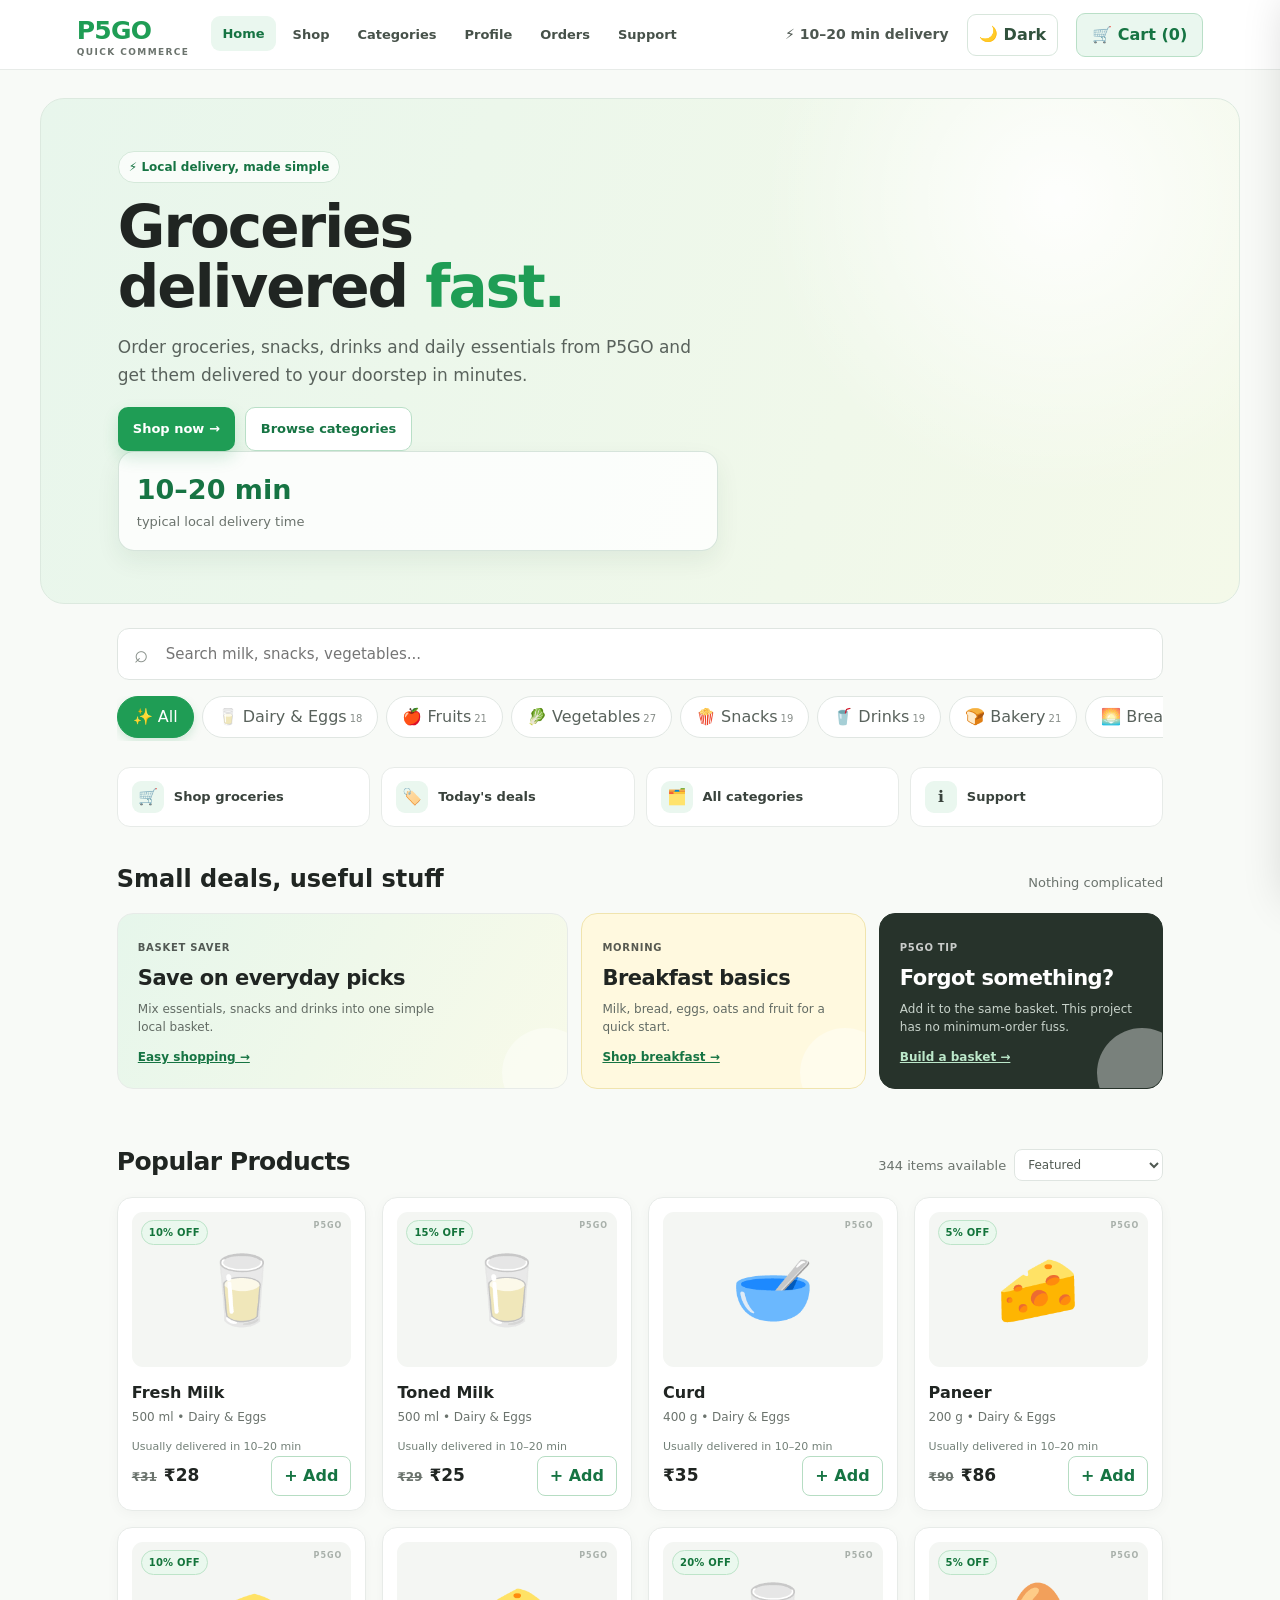
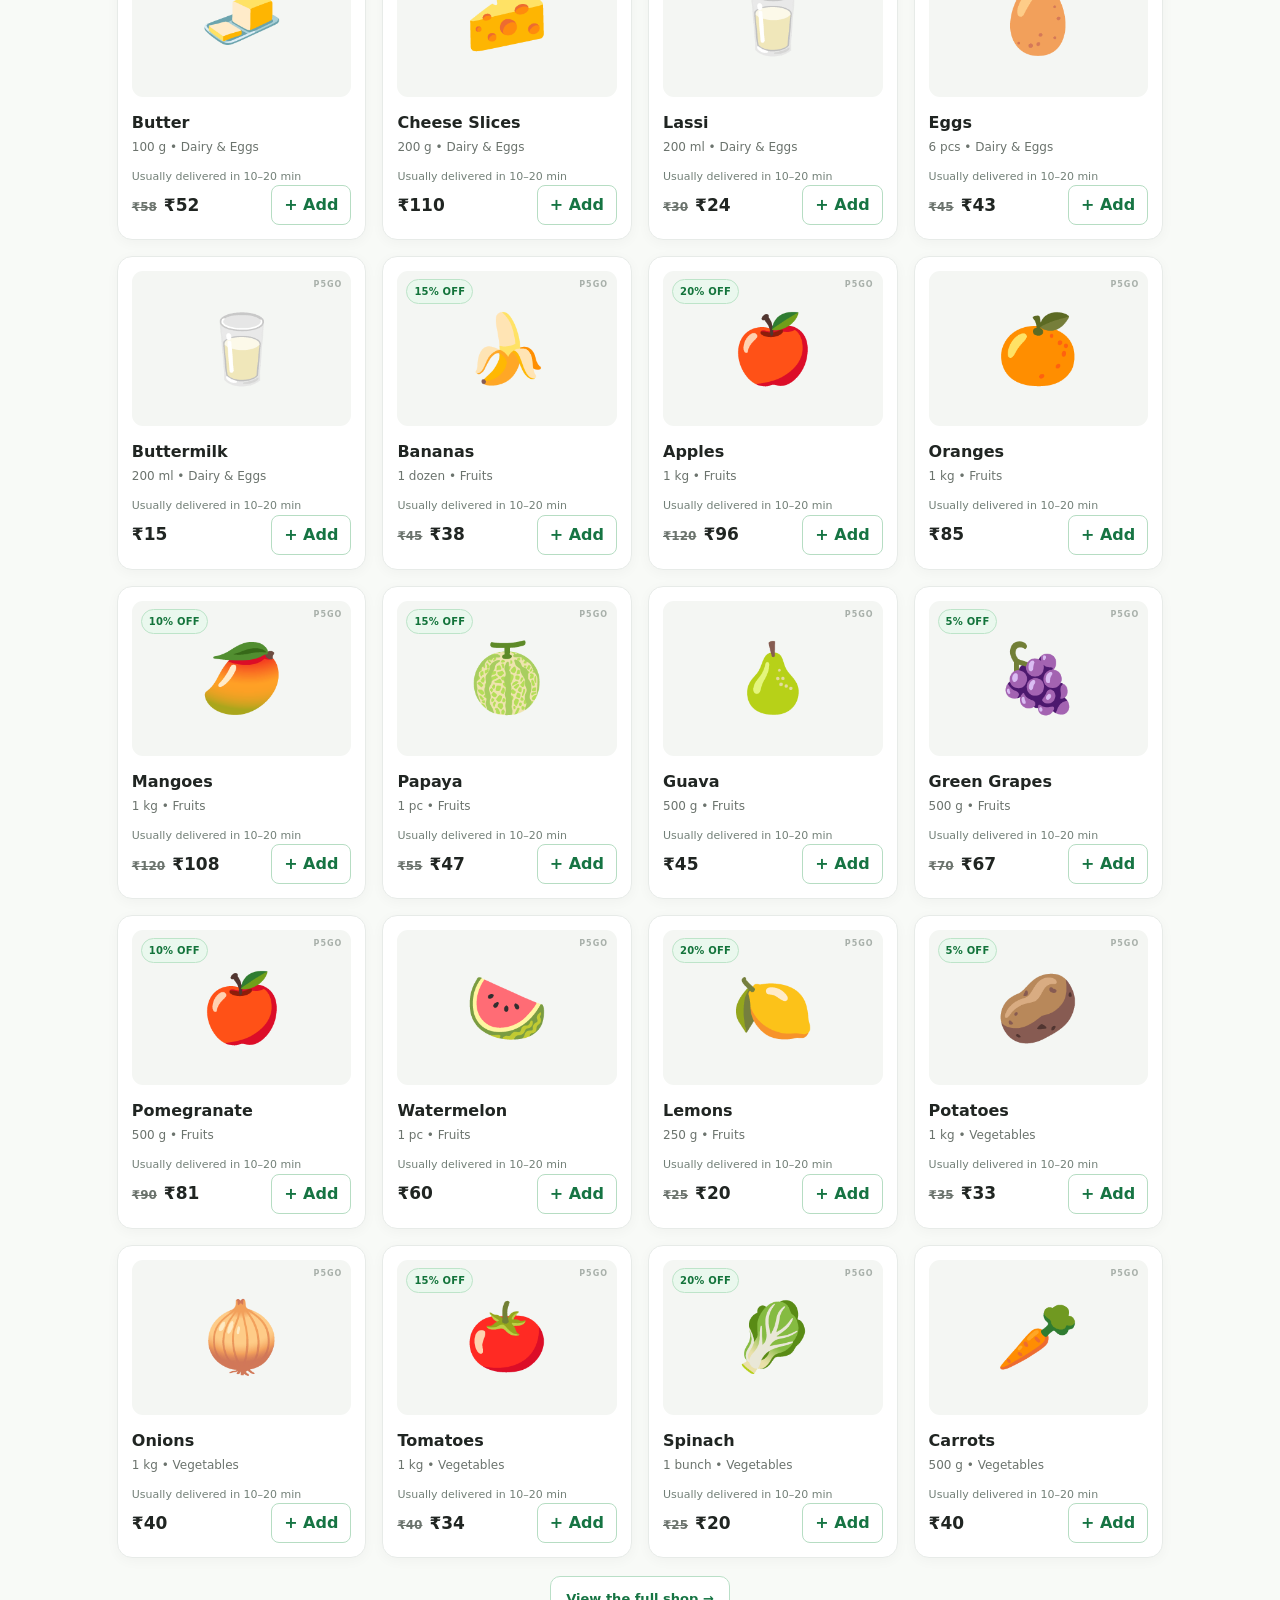
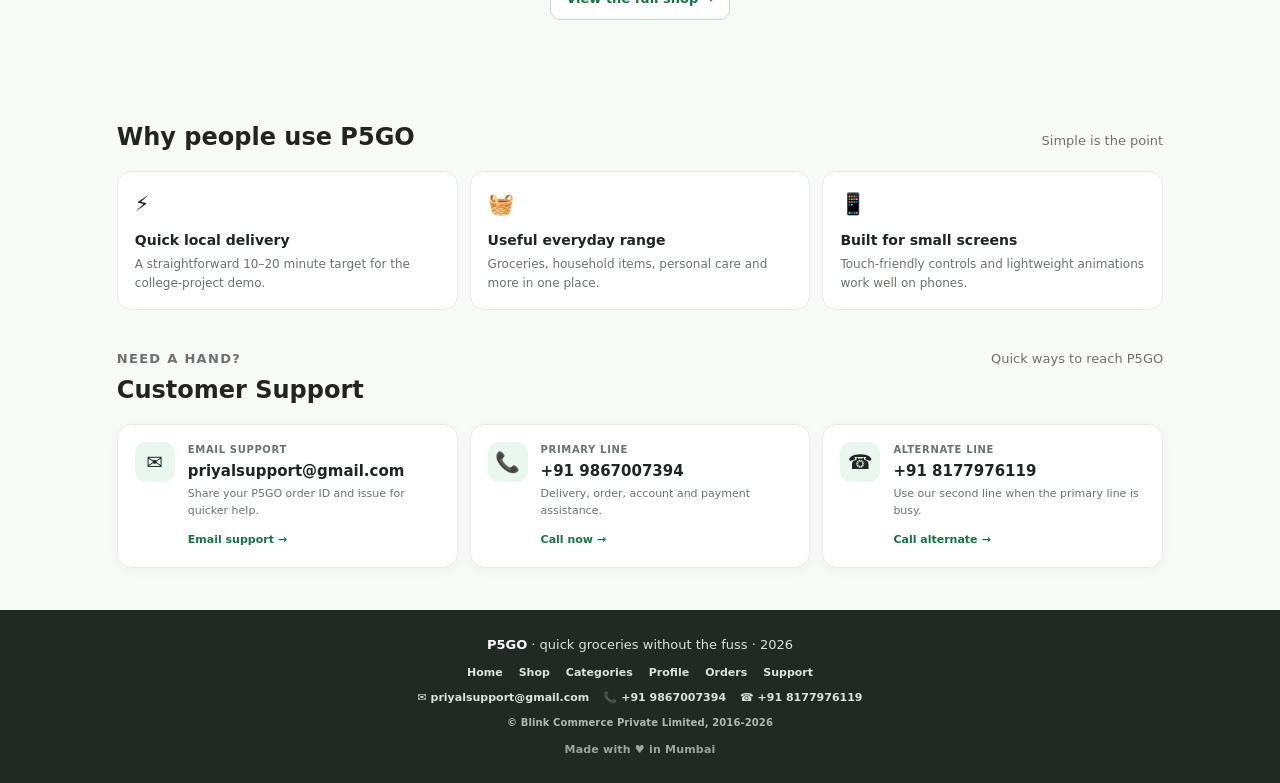
==== commit 3182b1ba: "Add files via upload" ====
--- a/index.html
+++ b/index.html
@@ -66,4 +66,6 @@
 <p><strong>P5GO</strong> · quick groceries without the fuss · <span id="currentYear">2026</span></p>
 <div class="footer-nav"><a href="index.html">Home</a><a href="shop.html">Shop</a><a href="categories.html">Categories</a><a href="profile.html">Profile</a><a href="orders.html">Orders</a><a href="support.html">Support</a></div>
 <div class="footer-support"><a href="mailto:priyalsupport@gmail.com">✉ priyalsupport@gmail.com</a><a href="tel:+919867007394">📞 +91 9867007394</a><a href="tel:+918177976119">☎ +91 8177976119</a></div>
+<div class="footer-legal">© Blink Commerce Private Limited, 2016-2026</div>
+<div class="made-with-love">Made with ♥ in Mumbai</div>
 </footer><div id="globalUi"></div><button aria-label="Back to top" class="top-btn" id="topBtn" onclick="scrollTop()">↑</button><script src="script.js"></script></body></html>
--- a/style.css
+++ b/style.css
@@ -348,7 +348,7 @@
       opacity: 0;
       pointer-events: none;
       transition: .25s;
-      z-index: 450;
+      z-index: 9998;
     }
 
     .cart-overlay.open {
@@ -364,7 +364,7 @@
       max-width: 94vw;
       height: 100vh;
       background: #fff;
-      z-index: 500;
+      z-index: 9999;
       padding: 23px;
       box-shadow: -12px 0 35px rgba(0,0,0,.13);
       transition: .28s ease;
@@ -373,7 +373,12 @@
 
     .cart-panel.open {
       right: 0;
-    }
+      visibility: visible;
+      transform: translateX(0);
+    }
+
+    .cart-panel[aria-hidden="true"] { visibility: hidden; }
+    .cart-panel[aria-hidden="false"] { visibility: visible; }
 
     .cart-header {
       display: flex;
@@ -743,6 +748,9 @@
       text-align: center;
       font-size: 12px;
       font-weight: 800;
+      color: #26322b;
+      background: #fff;
+      line-height: 27px;
     }
 
     .cart-item-actions {
@@ -863,7 +871,7 @@
       position: fixed;
       left: 50%;
       bottom: 22px;
-      z-index: 900;
+      z-index: 10001;
       transform: translate(-50%, 20px);
       opacity: 0;
       pointer-events: none;
@@ -1953,3 +1961,299 @@
   .orders-page-heading h2 { font-size:22px; }
   .orders-page-heading .outline-link { white-space:nowrap; }
 }
+
+
+/* Browser-first mobile finishing layer */
+@media (max-width: 480px) {
+  html, body { width: 100%; max-width: 100%; overflow-x: hidden; }
+  header { min-height: 62px; }
+  .header-brand { flex-shrink: 0; }
+  .header-right { min-width: 0; }
+  .cart-btn { white-space: nowrap; }
+  .main-nav { max-height: calc(100vh - 78px); overflow-y: auto; }
+  .products { width: 100%; }
+  .product-card { min-width: 0; }
+  .product-card h3, .product-card p { overflow-wrap: anywhere; }
+  input, select, textarea { max-width: 100%; }
+  .checkout-box, .cart-panel, .edit-box { max-width: calc(100vw - 24px); }
+}
+@media (max-width: 360px) {
+  .logo { font-size: 20px; }
+  .cart-btn { font-size: 12px; padding-left: 8px; padding-right: 8px; }
+  .products { grid-template-columns: repeat(2, minmax(0, 1fr)); }
+}
+
+/* Offers & checkout pricing */
+.price-wrap{display:flex;align-items:baseline;gap:7px;flex-wrap:wrap}
+.mrp{text-decoration:line-through;color:var(--muted);font-size:12px;font-weight:600}
+.discount-badge{position:absolute;left:9px;top:8px;background:#eaf8ee;color:#13743b;border:1px solid #bde4c9;border-radius:999px;padding:4px 7px;font-size:10px;font-weight:850;letter-spacing:.2px}
+.savings-line span:last-child,.discount-row span:last-child{color:#178044;font-weight:800}
+.grand-total{margin-top:7px;padding-top:9px;border-top:1px solid var(--line);font-size:20px}
+.checkout-summary{margin-top:2px;padding:13px;border:1px solid #e2e8e3;background:#f8faf8;border-radius:12px;display:grid;gap:8px}
+.summary-title{font-size:13px;font-weight:850;margin-bottom:2px}
+.summary-row{display:flex;justify-content:space-between;gap:12px;font-size:12px;color:#58625b}
+.summary-row span:last-child{font-weight:700;color:#303932}
+.summary-divider{height:1px;background:#dfe6e0;margin:2px 0}
+.summary-total{font-size:15px;color:#1e2822}
+.summary-total strong:last-child{font-size:18px}
+body.dark-mode .discount-badge{background:#173524;color:#9ce4b5;border-color:#2a6542}
+body.dark-mode .checkout-summary{background:#202923;border-color:#36433a}
+body.dark-mode .summary-row{color:#b6c1b9}
+body.dark-mode .summary-row span:last-child{color:#e4ebe6}
+
+/* =========================================================
+   P5GO FINAL STABILITY + SPACING PASS
+   ========================================================= */
+
+/* Keep viewport-fixed UI truly viewport-fixed on every browser. */
+.page-shell { animation: pageFadeIn .28s ease both; }
+@keyframes pageFadeIn { from { opacity: 0; } to { opacity: 1; } }
+
+/* Stable cart layer: never depends on an off-screen right value. */
+.cart-overlay {
+  position: fixed;
+  inset: 0;
+  background: rgba(15, 25, 19, .34);
+  opacity: 0;
+  pointer-events: none;
+  transition: opacity .22s ease;
+  z-index: 2000;
+}
+.cart-overlay.open {
+  opacity: 1;
+  pointer-events: auto;
+}
+.cart-panel {
+  position: fixed;
+  top: 0;
+  right: 0;
+  width: min(420px, 100vw);
+  max-width: none;
+  height: 100dvh;
+  height: 100vh;
+  padding: max(18px, env(safe-area-inset-top)) 20px max(20px, env(safe-area-inset-bottom));
+  background: var(--paper);
+  color: var(--ink);
+  z-index: 2001;
+  box-shadow: -14px 0 42px rgba(0,0,0,.16);
+  overflow-y: auto;
+  -webkit-overflow-scrolling: touch;
+  overscroll-behavior: contain;
+  transform: translate3d(105%, 0, 0);
+  opacity: 1;
+  visibility: visible;
+  pointer-events: none;
+  transition: transform .26s cubic-bezier(.22,.61,.36,1), box-shadow .26s ease;
+}
+.cart-panel.open {
+  transform: translate3d(0, 0, 0);
+  visibility: visible;
+  pointer-events: auto;
+}
+.cart-panel[aria-hidden="true"] { visibility: visible; }
+.cart-panel[aria-hidden="false"] { visibility: visible; }
+.cart-header { position: sticky; top: 0; z-index: 2; background: var(--paper); margin: -2px -2px 8px; padding: 2px 2px 14px; }
+.close-btn { min-width: 40px; min-height: 40px; }
+.cart-item { gap: 14px; padding: 15px 0; }
+.cart-summary { margin-top: 20px; padding-top: 15px; }
+.cart-note { margin-bottom: 10px; }
+
+body.cart-open { overflow: hidden; }
+
+/* Consistent content rhythm. */
+.hero,
+.shop-hero { margin-bottom: 0; }
+.search-area { padding-top: 24px; padding-bottom: 8px; }
+.category-wrap { padding-top: 8px; padding-bottom: 18px; }
+.quick-links { margin-top: 8px; }
+.products-section { padding-top: 20px; }
+.products { gap: 16px; }
+.product-card { padding: 14px; }
+.section-heading { margin-bottom: 16px; }
+.deals-section,
+.why-section { padding-top: 34px; padding-bottom: 34px; }
+
+/* Mobile spacing tuned for thumb reach and two-column product cards. */
+@media (max-width: 700px) {
+  .search-area { padding: 18px 14px 8px; }
+  .category-wrap { padding: 4px 14px 14px; }
+  .quick-links { margin-top: 6px; padding-left: 14px; padding-right: 14px; gap: 9px; }
+  .products-section { padding: 14px 14px 48px; }
+  .products { gap: 11px; }
+  .product-card { padding: 10px; }
+  .deals-section,
+  .why-section { padding: 25px 14px; }
+}
+
+@media (max-width: 480px) {
+  header { padding-left: 12px; padding-right: 12px; }
+  .header-right { gap: 6px; }
+  .cart-btn { min-height: 42px; }
+  .cart-panel {
+    width: 100vw;
+    max-width: 100vw;
+    padding-left: 15px;
+    padding-right: 15px;
+  }
+  .cart-item-info strong { max-width: 60vw; }
+}
+
+/* FINAL OVERLAY STACKING + EMPTY-CART FIX */
+.checkout-modal {
+  z-index: 3000 !important;
+}
+#orderSuccess {
+  z-index: 3100 !important;
+}
+.cart-overlay {
+  z-index: 2000 !important;
+}
+.cart-panel {
+  z-index: 2001 !important;
+}
+.cart-empty {
+  min-height: 210px;
+  display: grid;
+  place-content: center;
+  text-align: center;
+  gap: 5px;
+  color: var(--muted);
+}
+.cart-empty p {
+  margin: 0;
+  color: var(--ink);
+  font-size: 16px;
+  font-weight: 700;
+}
+.cart-empty span {
+  font-size: 13px;
+}
+.cart-panel .checkout-btn:disabled {
+  opacity: .5;
+  cursor: not-allowed;
+  transform: none;
+}
+body.dark-mode .cart-empty p { color: #edf2ee; }
+body.dark-mode .quantity-control span { color: #26322b !important; background: #fff !important; opacity: 1 !important; }
+body.dark-mode .quantity-control button { color: #37423b !important; background: #f5f7f5 !important; opacity: 1 !important; }
+
+/* The checkout is a true modal above the cart, with no clipping. */
+#checkoutModal,
+#orderSuccess {
+  position: fixed !important;
+  inset: 0 !important;
+  width: 100vw !important;
+  height: 100vh !important;
+  min-height: 100dvh;
+}
+#checkoutModal.open,
+#orderSuccess.open {
+  display: flex !important;
+}
+#checkoutModal .checkout-box,
+#orderSuccess .checkout-box {
+  position: relative;
+  z-index: 1;
+}
+
+/* Made-in-Mumbai footer signature */
+.made-with-love {
+  margin-top: 12px;
+  font-size: 11px;
+  font-weight: 700;
+  letter-spacing: .2px;
+  color: #9aa79e;
+}
+body.dark-mode .made-with-love { color: #9fb1a4; }
+
+
+/* Support-page resource tabs + footer legal line */
+.support-info-tabs {
+  max-width: 1200px;
+  margin: 0 auto;
+  padding: 8px 6% 22px;
+}
+.support-tab-list {
+  display: flex;
+  align-items: center;
+  gap: 6px;
+  padding: 5px;
+  background: var(--green-soft);
+  border: 1px solid var(--line);
+  border-radius: 13px;
+  width: fit-content;
+  max-width: 100%;
+  overflow-x: auto;
+  scrollbar-width: none;
+}
+.support-tab-list::-webkit-scrollbar { display: none; }
+.support-tab {
+  border: 0;
+  background: transparent;
+  color: var(--muted);
+  padding: 10px 16px;
+  border-radius: 9px;
+  font: inherit;
+  font-size: 12px;
+  font-weight: 850;
+  line-height: 1;
+  cursor: pointer;
+  white-space: nowrap;
+  transition: background .18s ease, color .18s ease, transform .18s ease;
+}
+.support-tab:hover { transform: translateY(-1px); color: var(--ink); }
+.support-tab.active {
+  background: var(--paper);
+  color: var(--green-dark);
+  box-shadow: 0 2px 8px rgba(25,40,30,.08);
+}
+.support-tab:focus-visible {
+  outline: 2px solid var(--green);
+  outline-offset: 2px;
+}
+.support-tab-panel {
+  margin-top: 10px;
+  padding: 22px;
+  background: var(--paper);
+  border: 1px solid var(--line);
+  border-radius: 16px;
+}
+.support-panel-content { max-width: 100%; }
+.support-panel-content h2 { margin: 2px 0 9px; font-size: 21px; }
+.support-panel-content > p { color: var(--muted); font-size: 13px; line-height: 1.7; margin: 7px 0; max-width: 900px; }
+.support-mini-grid {
+  display: grid;
+  grid-template-columns: repeat(3, minmax(0,1fr));
+  gap: 10px;
+  margin-top: 13px;
+}
+.support-mini-grid > div,
+.blog-post {
+  padding: 14px;
+  background: var(--cream);
+  border: 1px solid var(--line);
+  border-radius: 12px;
+}
+.support-mini-grid strong { display:block; font-size: 13px; margin-bottom: 5px; }
+.support-mini-grid p { margin:0; color:var(--muted); font-size:11px; line-height:1.55; }
+.blog-list { display:grid; grid-template-columns:repeat(3,minmax(0,1fr)); gap:10px; margin-top:13px; }
+.blog-post > span { color:var(--green); font-size:9px; font-weight:900; letter-spacing:.9px; }
+.blog-post h3 { font-size:14px; margin:6px 0 6px; }
+.blog-post p { margin:0; color:var(--muted); font-size:11px; line-height:1.55; }
+.footer-legal { margin-top: 8px; color:#aeb8b1; font-size:10px; font-weight:700; letter-spacing:.1px; }
+body.dark-mode .support-tab-list { background:#18271e; border-color:#2c3a31; }
+body.dark-mode .support-tab.active { background:#151c18; color:#b9ecc5; box-shadow:0 2px 9px rgba(0,0,0,.18); }
+body.dark-mode .support-tab:hover { color:#edf4ef; }
+body.dark-mode .support-tab-panel { background:#121914; border-color:#2c3a31; }
+body.dark-mode .support-mini-grid > div,
+body.dark-mode .blog-post { background:#151c18; border-color:#2c3a31; }
+body.dark-mode .footer-legal { color:#8f9b93; }
+@media (max-width: 820px) {
+  .support-mini-grid, .blog-list { grid-template-columns:1fr; }
+}
+@media (max-width: 600px) {
+  .support-info-tabs { padding: 6px 14px 18px; }
+  .support-tab-list { width:100%; }
+  .support-tab { flex:1 0 auto; padding:10px 14px; }
+  .support-tab-panel { padding:17px; }
+}
